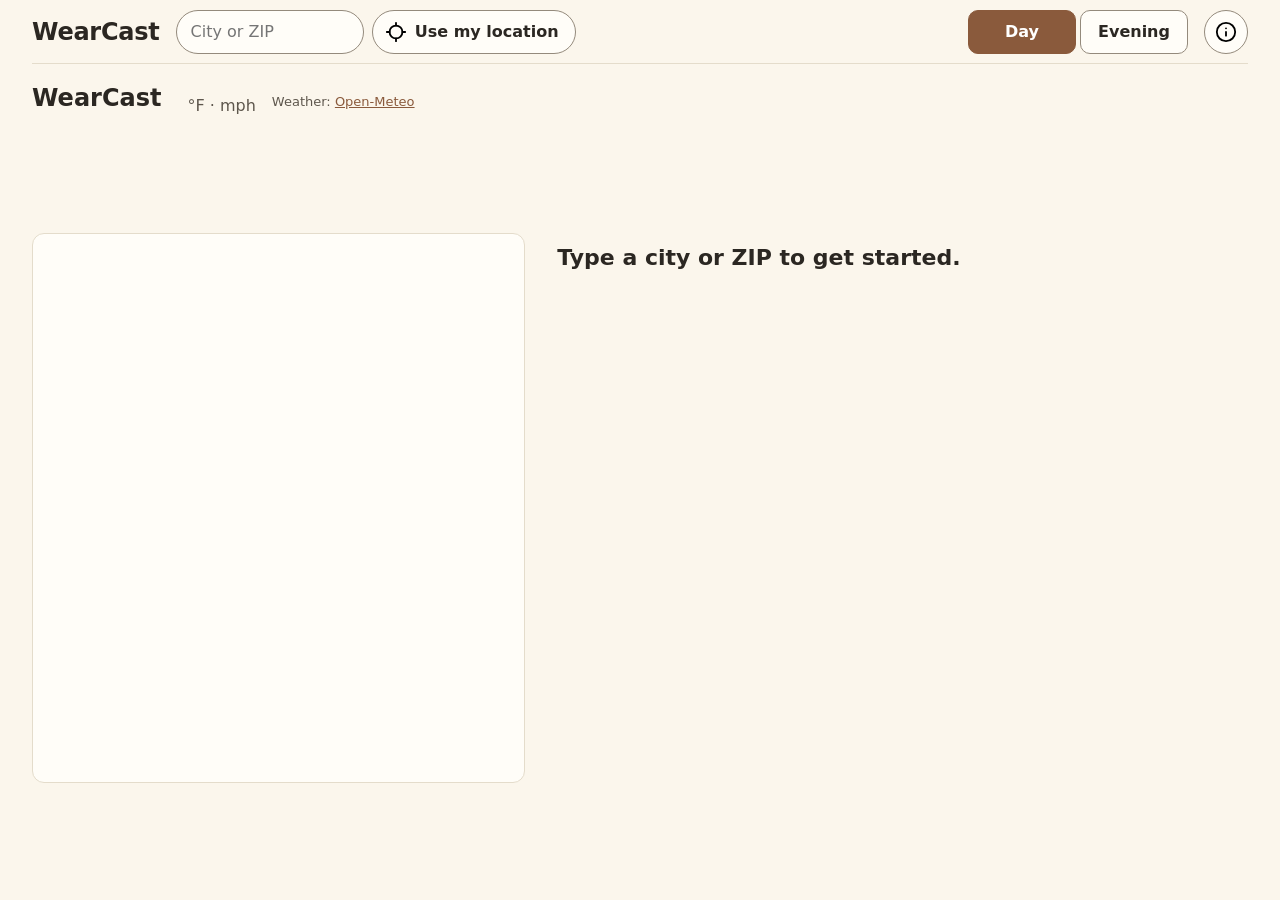
==== index.html @ bcf19a6c "CP8: Laptop layout; neutral reminder wording - At 768 px and up, Main becomes a grid: header bar (na" ====
<!doctype html>
<html lang="en">
<head>
  <meta charset="utf-8">
  <meta name="viewport" content="width=device-width, initial-scale=1, viewport-fit=cover">
  <title>WearCast</title>
  <meta name="description" content="WearCast suggests what to wear and bring for your day or evening, based on the forecast.">
  <link rel="stylesheet" href="styles.css">
  <script type="module" src="js/app.js"></script>
</head>
<body>
  <!-- Status messages (loading, errors, new location) are announced here (R31). -->
  <div id="status" class="visually-hidden" role="status" aria-live="polite"></div>

  <!-- Shown only in test forecast mode (?fixture=), never on the normal URL (R33). -->
  <p id="test-banner" class="test-banner" hidden>Test data, not live weather.</p>

  <h1 class="visually-hidden">WearCast</h1>

  <!-- One set of markup for both layouts: a flex column on phone, a grid at 768 px and up (R29). -->
  <div id="main-screen" class="screen main-screen">
    <!-- App name in the laptop header bar. The h1 above carries the name for screen readers. -->
    <p class="brand" aria-hidden="true">WearCast</p>

    <!-- Always-visible context (R10) -->
    <div class="context">
      <p class="place" id="place">WearCast</p>
      <p class="context-line">
        <span id="date-label"></span>
        <span class="tag" id="time-tag" hidden></span>
        <span class="units">°F · mph</span>
      </p>
      <p class="source">Weather: <a href="https://open-meteo.com/">Open-Meteo</a></p>
    </div>

    <button type="button" class="icon-button info-open" id="info-open" aria-label="About WearCast">
      <img src="assets/icons/lucide/info.svg" alt="">
    </button>

    <main class="content" id="content">
      <!-- The character is the focus of Main (R12). Its text alternative describes the outfit drawn (R31). -->
      <div class="character-card">
        <div class="character" id="character" role="img" aria-label=""></div>
      </div>
      <p class="recommendation" id="recommendation"></p>

      <section class="weather" id="weather" aria-label="Weather for this time window">
        <div class="feels">
          <img class="condition-icon" id="condition-icon" src="" alt="" hidden>
          <div>
            <p class="label">Feels like</p>
            <p class="feels-range" id="feels"></p>
          </div>
        </div>
        <ul class="tiles">
          <li class="tile"><span class="label">Rain</span> <span class="value" id="rain"></span></li>
          <li class="tile"><span class="label">UV</span> <span class="value" id="uv"></span></li>
          <li class="tile"><span class="label">Wind</span> <span class="value" id="wind"></span></li>
        </ul>
      </section>

      <section class="reminders" aria-labelledby="reminders-title">
        <h2 id="reminders-title">Reminders <span class="reminder-count" id="reminder-count" hidden></span></h2>
        <ul class="reminder-list" id="reminder-list"></ul>
      </section>
    </main>

    <!-- Location, date and window controls: a bottom bar in thumb reach on phone (R30),
         spread into the header and week strip on laptop. -->
    <div class="controls">
      <form class="search" id="search-form" role="search">
        <label for="place-input" class="visually-hidden">City or ZIP</label>
        <input id="place-input" type="search" placeholder="City or ZIP" autocomplete="off" enterkeyhint="search">
        <button type="button" class="icon-button locate-button" id="locate-button">
          <img src="assets/icons/lucide/locate.svg" alt="">
          <span class="locate-label">Use my location</span>
        </button>
      </form>
      <div class="day-strip" id="day-strip" role="group" aria-label="Date"></div>
      <div class="window-toggle" role="group" aria-label="Time of day">
        <button type="button" data-window="day" aria-pressed="true">Day</button>
        <button type="button" data-window="evening" aria-pressed="false">Evening</button>
      </div>
    </div>
  </div>

  <section id="info-screen" class="screen info-screen" aria-labelledby="info-title" hidden>
    <button type="button" class="back-button" id="info-close">
      <img src="assets/icons/lucide/arrow-left.svg" alt=""> Back
    </button>
    <h2 id="info-title">About this app</h2>
    <p>Creator, data sources, how recommendations work, privacy and credits are added in CP11.</p>
  </section>
</body>
</html>
---- styles.css ----
/* WearCast: soft neutral direction (R32).
   Contrast on --bg, checked at CP1: --text 13.8:1, --text-muted 6.6:1, --accent 5.4:1, --line 3.2:1. */
:root {
  --bg: #fbf6ec;          /* cream */
  --surface: #fffdf8;     /* cards and tiles */
  --text: #2b2722;
  --text-muted: #5e574d;
  --accent: #8a5a3c;      /* muted clay: selected states, links, focus */
  --line: #948a7c;        /* control borders (3:1 minimum) */
  --soft-line: #e4dccb;   /* decorative card edges only */

  --font: system-ui, -apple-system, "Segoe UI", Roboto, "Helvetica Neue", Arial, sans-serif;
  --radius: 12px;
  --gap: 16px;
  --target: 44px;         /* minimum touch target (R30) */
}

*,
*::before,
*::after {
  box-sizing: border-box;
}

html {
  -webkit-text-size-adjust: 100%;
}

body {
  margin: 0;
  min-height: 100vh;
  min-height: 100dvh;
  background: var(--bg);
  color: var(--text);
  font-family: var(--font);
  font-size: 1rem;
  line-height: 1.5;
  padding: 0 max(var(--gap), env(safe-area-inset-right, 0px)) 0 max(var(--gap), env(safe-area-inset-left, 0px));
}

[hidden] {
  display: none !important;
}

a {
  color: var(--accent);
}

p,
h2,
ul {
  margin: 0;
}

button,
input {
  font: inherit;
  color: inherit;
}

:focus-visible {
  outline: 3px solid var(--accent);
  outline-offset: 2px;
}

/* Hidden visually but still read by screen readers. */
.visually-hidden {
  position: absolute;
  width: 1px;
  height: 1px;
  margin: -1px;
  padding: 0;
  overflow: hidden;
  clip: rect(0 0 0 0);
  white-space: nowrap;
  border: 0;
}

/* Test forecast banner (R33): dark on cream-yellow so it can't be missed. */
.test-banner {
  margin: var(--gap) 0 0;
  padding: 8px 12px;
  border: 2px dashed var(--text);
  border-radius: var(--radius);
  background: #f6e7b0;
  color: var(--text);
  font-weight: 600;
  text-align: center;
}

.label {
  color: var(--text-muted);
  font-size: 0.875rem;
}

.icon-button {
  display: inline-grid;
  place-items: center;
  min-width: var(--target);
  min-height: var(--target);
  padding: 0;
  border: 1px solid var(--line);
  border-radius: 50%;
  background: var(--surface);
  cursor: pointer;
}

.icon-button img {
  width: 22px;
  height: 22px;
}

/* ---------- Main, phone (below 768 px) ---------- */

.main-screen {
  position: relative;
  display: flex;
  flex-direction: column;
  min-height: 100vh;
  min-height: 100dvh;
}

.brand {
  display: none; /* laptop header only */
}

/* Context: location, date, Now/Forecast, units, source (R10). Right padding leaves room for ⓘ. */
.context {
  padding-top: max(12px, env(safe-area-inset-top, 0px));
  padding-right: 56px;
}

.info-open {
  position: absolute;
  top: max(12px, env(safe-area-inset-top, 0px));
  right: 0;
}

.place {
  font-size: 1.375rem;
  font-weight: 700;
  line-height: 1.2;
}

.context-line {
  display: flex;
  flex-wrap: wrap;
  align-items: center;
  gap: 4px 10px;
  color: var(--text-muted);
}

.tag {
  padding: 0 8px;
  border: 1px solid var(--accent);
  border-radius: 999px;
  color: var(--accent);
  font-size: 0.8125rem;
  font-weight: 600;
}

.source {
  font-size: 0.8125rem;
  color: var(--text-muted);
}

.content {
  flex: 1;
  display: flex;
  flex-direction: column;
  gap: var(--gap);
  padding-block: 12px var(--gap);
}

/* Character card: the largest element, fully above the fold at 390×844 (R12) */
.character-card {
  display: flex;
  justify-content: center;
  padding: 12px var(--gap);
  background: var(--surface);
  border: 1px solid var(--soft-line);
  border-radius: var(--radius);
}

.character {
  position: relative;
  height: clamp(220px, 46dvh, 460px);
  aspect-ratio: 840 / 3060; /* the shared viewBox of every character layer */
}

.character img {
  position: absolute;
  inset: 0;
  width: 100%;
  height: 100%;
}

.recommendation {
  font-size: 1.0625rem;
  font-weight: 600;
  text-align: center;
  margin-top: -4px;
}

/* Weather details (R13) */
.feels {
  display: flex;
  align-items: center;
  gap: 12px;
}

.condition-icon {
  width: 64px;
  height: 64px;
  flex: none;
}

.feels-range {
  font-size: 1.75rem;
  font-weight: 700;
  line-height: 1.1;
}

.tiles {
  display: grid;
  grid-template-columns: repeat(3, 1fr);
  gap: 8px;
  margin-top: 12px;
  padding: 0;
  list-style: none;
}

.tile {
  display: flex;
  flex-direction: column;
  padding: 8px 10px;
  background: var(--surface);
  border: 1px solid var(--soft-line);
  border-radius: var(--radius);
}

.tile .value {
  font-weight: 600;
}

/* Reminders (R15, R17) */
.reminders h2 {
  font-size: 1.0625rem;
  margin-bottom: 8px;
}

.reminder-count {
  margin-left: 6px;
  color: var(--text-muted);
  font-size: 0.875rem;
  font-weight: 400;
}

.reminder-list {
  display: grid;
  gap: 8px;
  padding: 0;
  list-style: none;
}

/* Each reminder row is a checkbox label: one tap target, at least 44 px tall (R16, R30) */
.reminder {
  display: flex;
  align-items: center;
  gap: 10px;
  min-height: var(--target);
  padding: 6px 10px;
  background: var(--surface);
  border: 1px solid var(--soft-line);
  border-radius: var(--radius);
  cursor: pointer;
}

.reminder input {
  flex: none;
  width: 24px;
  height: 24px;
  margin: 0;
  accent-color: var(--accent);
  cursor: pointer;
}

.reminder img {
  width: 36px;
  height: 36px;
  flex: none;
}

/* Ticked: muted and struck through, so the remaining items stand out */
.reminder:has(input:checked) .reminder-text {
  color: var(--text-muted);
  text-decoration: line-through;
}

.reminder-none {
  color: var(--text-muted);
}

/* Bottom controls: stay in thumb reach while the content scrolls (R30) */
.controls {
  position: sticky;
  bottom: 0;
  display: grid;
  gap: 8px;
  margin-inline: calc(-1 * max(var(--gap), env(safe-area-inset-left, 0px)));
  padding: 10px max(var(--gap), env(safe-area-inset-left, 0px)) max(10px, env(safe-area-inset-bottom, 0px));
  background: var(--bg);
  border-top: 1px solid var(--soft-line);
}

.search {
  display: flex;
  gap: 8px;
}

.search input {
  flex: 1;
  min-width: 0;
  min-height: var(--target);
  padding: 0 14px;
  border: 1px solid var(--line);
  border-radius: 999px;
  background: var(--surface);
}

.day-strip {
  display: grid;
  grid-template-columns: repeat(7, minmax(var(--target), 1fr));
  gap: 4px;
  overflow-x: auto; /* only below about 340 px, so targets stay 44 px */
}

.day-strip button,
.window-toggle button {
  min-height: var(--target);
  border: 1px solid var(--line);
  border-radius: 10px;
  background: var(--surface);
  cursor: pointer;
}

.day-strip button {
  display: flex;
  flex-direction: column;
  align-items: center;
  padding: 4px 0;
  font-size: 0.8125rem;
  line-height: 1.2;
}

.day-name {
  display: flex;
  flex-direction: column;
  align-items: center;
}

.day-num {
  font-weight: 700;
  font-size: 1rem;
}

/* Icon and feels-like range appear on the laptop week strip only */
.day-icon,
.day-range {
  display: none;
}

/* The locate button is icon-only on phone; its text stays available to screen readers */
.locate-label {
  position: absolute;
  width: 1px;
  height: 1px;
  overflow: hidden;
  clip: rect(0 0 0 0);
  white-space: nowrap;
}

.window-toggle {
  display: grid;
  grid-template-columns: 1fr 1fr;
  gap: 4px;
}

.window-toggle button {
  font-weight: 600;
}

/* Selected date and window: filled accent, not colour alone (also bold and outlined) */
.day-strip button[aria-pressed="true"],
.window-toggle button[aria-pressed="true"] {
  background: var(--accent);
  border-color: var(--accent);
  color: #ffffff;
  font-weight: 700;
}

/* ---------- Info ---------- */

.info-screen {
  padding-block: var(--gap);
}

.back-button {
  display: inline-flex;
  align-items: center;
  gap: 6px;
  min-height: var(--target);
  padding: 0 12px 0 4px;
  border: 0;
  background: none;
  cursor: pointer;
  font-weight: 600;
}

.back-button img {
  width: 22px;
  height: 22px;
}

/* ---------- Laptop layout, 768 px and up (R29) ----------
   Same markup as phone. .controls dissolves so its search, strip and toggle can sit in the header
   and week-strip rows; the content area becomes character left, details right (R12). */
@media (min-width: 768px) {
  body {
    max-width: 1320px;
    margin-inline: auto;
    padding-inline: 32px;
  }

  .main-screen {
    display: grid;
    grid-template-columns: auto minmax(220px, 400px) 1fr auto auto;
    grid-template-areas:
      "brand   search  .       toggle  info"
      "context context context context context"
      "strip   strip   strip   strip   strip"
      "content content content content content";
    grid-template-rows: auto auto auto 1fr;
    column-gap: var(--gap);
    align-items: center;
  }

  /* Header bar rule under the first row */
  .main-screen::before {
    content: "";
    grid-row: 1;
    grid-column: 1 / -1;
    align-self: stretch;
    border-bottom: 1px solid var(--soft-line);
  }

  .brand {
    display: block;
    grid-area: brand;
    padding-block: 14px;
    font-size: 1.5rem;
    font-weight: 700;
    letter-spacing: -0.01em;
  }

  .controls {
    display: contents; /* a plain div with no role, so nothing is lost for screen readers */
  }

  .search {
    grid-area: search;
  }


  .window-toggle {
    grid-area: toggle;
    width: 220px;
  }

  .info-open {
    position: static;
    grid-area: info;
  }

  .context {
    grid-area: context;
    display: flex;
    flex-wrap: wrap;
    align-items: baseline;
    gap: 4px 16px;
    padding: 20px 0 10px;
  }

  .place {
    font-size: 1.5rem;
  }

  /* Week strip: icon and feels-like high/low per day for the selected window (R7) */
  .day-strip {
    grid-area: strip;
    grid-template-columns: repeat(7, minmax(0, 1fr));
    gap: 8px;
    overflow: visible;
  }

  .day-strip button {
    flex-direction: row;
    justify-content: center;
    flex-wrap: wrap;
    gap: 2px 8px;
    padding: 8px 6px;
    font-size: 0.875rem;
  }

  .day-name {
    flex-direction: row;
    gap: 4px;
    width: 100%;
    justify-content: center;
  }

  .day-name .day-num {
    font-size: 0.875rem;
  }

  .day-icon {
    display: block;
    width: 36px;
    height: 36px;
  }

  .day-range {
    display: block;
    align-self: center;
    font-weight: 600;
  }

  .content {
    grid-area: content;
    display: grid;
    grid-template-columns: minmax(300px, 5fr) 7fr;
    grid-template-rows: auto auto auto 1fr;
    grid-template-areas:
      "character recommendation"
      "character weather"
      "character reminders"
      "character .";
    gap: var(--gap) 32px;
    align-items: start;
    padding-block: 20px 32px;
  }

  .character-card {
    grid-area: character;
    padding-block: 24px;
  }

  /* Fits the character in a 1440×900 window without scrolling (R12) */
  .character {
    height: clamp(360px, calc(100dvh - 400px), 640px);
  }

  .recommendation {
    grid-area: recommendation;
    margin-top: 8px;
    font-size: 1.375rem;
    text-align: left;
  }

  .weather {
    grid-area: weather;
    display: flex;
    flex-wrap: wrap;
    align-items: center;
    gap: var(--gap) 24px;
    padding: var(--gap);
    background: var(--surface);
    border: 1px solid var(--soft-line);
    border-radius: var(--radius);
  }

  .tiles {
    flex: 1;
    min-width: 280px;
    margin-top: 0;
  }

  .reminders {
    grid-area: reminders;
  }

  /* Two columns of reminders only when each column has room */
  .reminder-list {
    grid-template-columns: repeat(auto-fill, minmax(280px, 1fr));
  }
}

/* Wide laptop: room for the "Use my location" text in the header (per the laptop drawing) */
@media (min-width: 1024px) {
  .locate-button {
    display: inline-flex;
    gap: 8px;
    padding: 0 16px 0 12px;
    border-radius: 999px;
    white-space: nowrap;
  }

  .locate-label {
    position: static;
    width: auto;
    height: auto;
    overflow: visible;
    clip: auto;
    font-weight: 600;
  }
}

@media (prefers-reduced-motion: reduce) {
  *,
  *::before,
  *::after {
    animation-duration: 0.01ms !important;
    transition-duration: 0.01ms !important;
  }
}
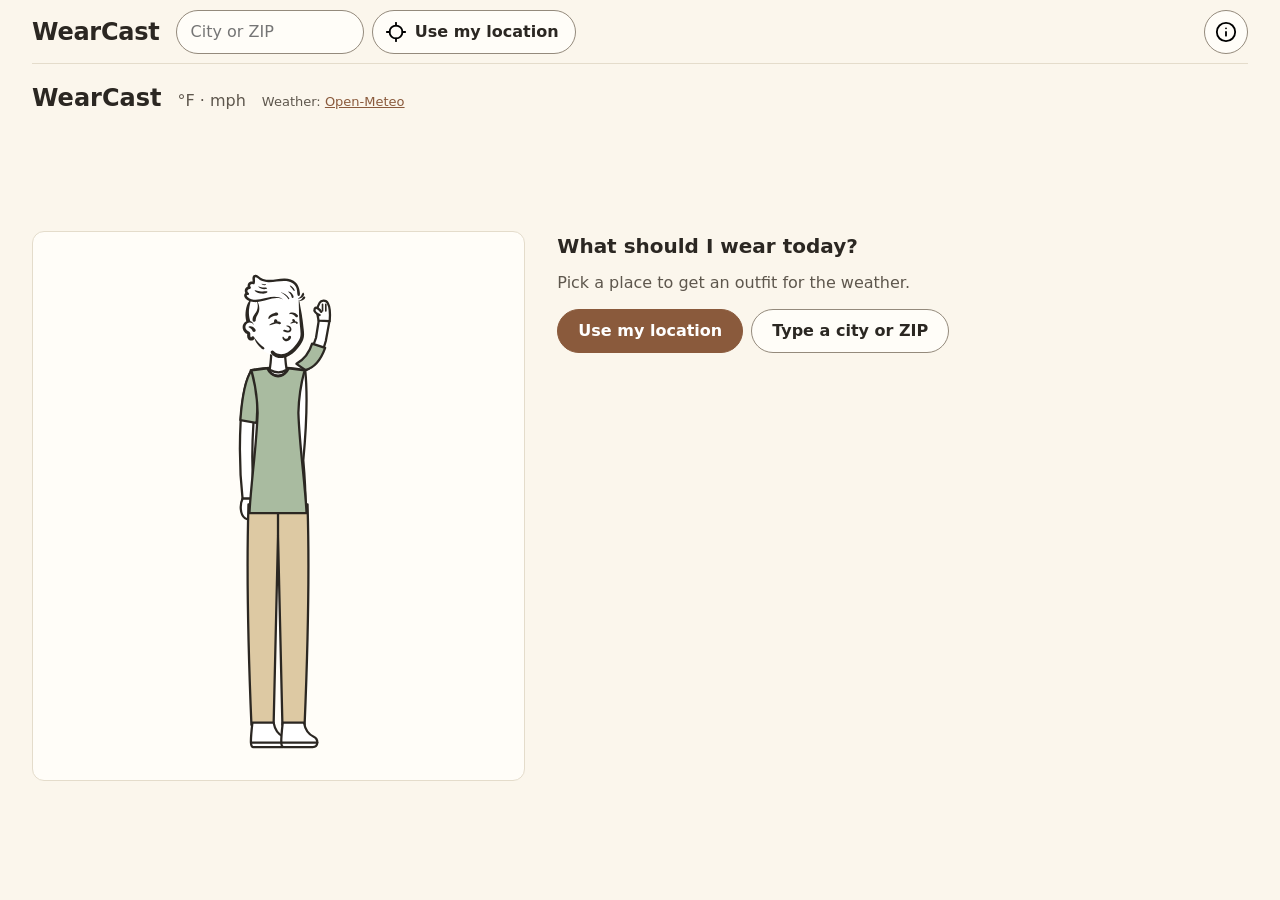
==== commit b92c7ab5: "CP10: Loading, error, ended-window and first-visit states - Status panel rendered from the state: lo" ====
--- a/index.html
+++ b/index.html
@@ -38,11 +38,17 @@
     </button>
 
     <main class="content" id="content">
+      <!-- Location messages: denied (R22), outside the US (R5), search problems -->
+      <p class="notice" id="notice" hidden></p>
+
       <!-- The character is the focus of Main (R12). Its text alternative describes the outfit drawn (R31). -->
       <div class="character-card">
         <div class="character" id="character" role="img" aria-label=""></div>
       </div>
       <p class="recommendation" id="recommendation"></p>
+
+      <!-- Loading, error, ended window and first visit (R9, R21, R23, R25); announced through #status -->
+      <div class="status-panel" id="status-panel" hidden></div>
 
       <section class="weather" id="weather" aria-label="Weather for this time window">
         <div class="feels">
@@ -84,6 +90,24 @@
     </div>
   </div>
 
+  <!-- Place search results (R3): a bottom sheet on phone, a panel under the header field on laptop. -->
+  <dialog class="sheet" id="search-sheet" aria-labelledby="sheet-title">
+    <div class="sheet-handle" aria-hidden="true"></div>
+    <h2 class="visually-hidden" id="sheet-title">Choose a place</h2>
+    <form class="sheet-search" id="sheet-form" role="search">
+      <label for="sheet-input" class="visually-hidden">City or ZIP</label>
+      <input id="sheet-input" type="search" placeholder="City or ZIP" autocomplete="off" enterkeyhint="search">
+      <button type="button" class="icon-button" id="sheet-close" aria-label="Close">
+        <img src="assets/icons/lucide/x.svg" alt="">
+      </button>
+    </form>
+    <p class="sheet-message" id="sheet-message" role="status"></p>
+    <ul class="sheet-results" id="sheet-results"></ul>
+    <button type="button" class="sheet-locate" id="sheet-locate">
+      <img src="assets/icons/lucide/locate.svg" alt=""> Use my location
+    </button>
+  </dialog>
+
   <section id="info-screen" class="screen info-screen" aria-labelledby="info-title" hidden>
     <button type="button" class="back-button" id="info-close">
       <img src="assets/icons/lucide/arrow-left.svg" alt=""> Back
--- a/styles.css
+++ b/styles.css
@@ -149,6 +149,11 @@
   color: var(--text-muted);
 }
 
+/* No date yet (first visit, loading, error): drop the empty slot so "°F · mph" lines up */
+#date-label:empty {
+  display: none;
+}
+
 .tag {
   padding: 0 8px;
   border: 1px solid var(--accent);
@@ -396,6 +401,186 @@
   border-color: var(--accent);
   color: #ffffff;
   font-weight: 700;
+}
+
+/* ---------- States: loading, error, ended window, first visit (R9, R21, R23, R25) ---------- */
+
+.status-panel {
+  display: flex;
+  flex-direction: column;
+  align-items: center;
+  gap: 10px;
+  text-align: center;
+}
+
+/* Error and ended window replace the character, so the panel becomes the card */
+.status-panel[data-status="error"],
+.status-panel[data-status="windowEnded"] {
+  padding: 32px var(--gap);
+  background: var(--surface);
+  border: 1px solid var(--soft-line);
+  border-radius: var(--radius);
+}
+
+.status-icon {
+  width: 48px;
+  height: 48px;
+}
+
+.status-title {
+  font-size: 1.25rem;
+  font-weight: 700;
+  max-width: 30ch;
+}
+
+.status-text {
+  color: var(--text-muted);
+  max-width: 36ch;
+}
+
+.status-actions {
+  display: flex;
+  flex-wrap: wrap;
+  justify-content: center;
+  gap: 8px;
+  margin-top: 4px;
+}
+
+.button {
+  min-height: var(--target);
+  padding: 0 20px;
+  border: 1px solid var(--line);
+  border-radius: 999px;
+  background: var(--surface);
+  font-weight: 600;
+  cursor: pointer;
+}
+
+.button.primary {
+  background: var(--accent);
+  border-color: var(--accent);
+  color: #ffffff;
+}
+
+/* Loading: the character as a greyed outline and placeholder bars (R21) */
+.character-card.is-loading .character {
+  filter: grayscale(1);
+  opacity: 0.35;
+}
+
+.placeholder-bars {
+  display: grid;
+  gap: 10px;
+  width: min(100%, 320px);
+}
+
+.placeholder-bars span {
+  height: 14px;
+  border-radius: 999px;
+  background: var(--soft-line);
+}
+
+.placeholder-bars span:last-child {
+  width: 60%;
+  justify-self: center;
+}
+
+/* ---------- Location notice (R5, R22) ---------- */
+
+.notice {
+  padding: 12px 14px;
+  background: var(--surface);
+  border: 1px solid var(--line);
+  border-left: 6px solid var(--accent);
+  border-radius: var(--radius);
+  font-weight: 600;
+}
+
+/* ---------- Search sheet (R3) ---------- */
+
+.sheet {
+  /* Phone: a bottom sheet over a dimmed page */
+  position: fixed;
+  inset: auto 0 0 0;
+  width: 100%;
+  max-width: 100%;
+  max-height: 80dvh;
+  margin: 0;
+  padding: 8px var(--gap) max(var(--gap), env(safe-area-inset-bottom, 0px));
+  overflow-y: auto;
+  border: 0;
+  border-radius: 20px 20px 0 0;
+  background: var(--bg);
+  color: var(--text);
+  box-shadow: 0 -4px 24px rgb(43 39 34 / 0.18);
+}
+
+.sheet::backdrop {
+  background: rgb(43 39 34 / 0.35);
+}
+
+.sheet-handle {
+  width: 44px;
+  height: 5px;
+  margin: 0 auto 12px;
+  border-radius: 999px;
+  background: var(--line);
+}
+
+.sheet-search {
+  display: flex;
+  gap: 8px;
+}
+
+.sheet-search input {
+  flex: 1;
+  min-width: 0;
+  min-height: var(--target);
+  padding: 0 14px;
+  border: 1px solid var(--line);
+  border-radius: 999px;
+  background: var(--surface);
+}
+
+.sheet-message {
+  margin: 12px 4px 4px;
+  color: var(--text-muted);
+}
+
+.sheet-results {
+  padding: 0;
+  list-style: none;
+}
+
+.sheet-results button,
+.sheet-locate {
+  display: flex;
+  align-items: center;
+  gap: 10px;
+  width: 100%;
+  min-height: 52px;
+  padding: 0 4px;
+  border: 0;
+  border-bottom: 1px solid var(--soft-line);
+  background: none;
+  text-align: left;
+  font-weight: 600;
+  cursor: pointer;
+}
+
+.sheet-results button:hover,
+.sheet-locate:hover {
+  background: var(--surface);
+}
+
+.sheet-locate {
+  border-bottom: 0;
+  margin-top: 4px;
+}
+
+.sheet-locate img {
+  width: 22px;
+  height: 22px;
 }
 
 /* ---------- Info ---------- */
@@ -559,6 +744,17 @@
     height: clamp(360px, calc(100dvh - 400px), 640px);
   }
 
+  /* States sit in the right column on laptop, beside the character (or alone when there is none) */
+  .status-panel {
+    grid-area: recommendation;
+    align-items: flex-start;
+    text-align: left;
+  }
+
+  .status-actions {
+    justify-content: flex-start;
+  }
+
   .recommendation {
     grid-area: recommendation;
     margin-top: 8px;
@@ -594,6 +790,27 @@
   }
 }
 
+/* Laptop: the sheet becomes a panel under the header search field (spec: States, laptop) */
+@media (min-width: 768px) {
+  .sheet {
+    inset: var(--sheet-top, 72px) auto auto var(--sheet-left, 32px);
+    width: min(420px, calc(100vw - 64px));
+    max-height: min(70dvh, 560px);
+    padding: var(--gap);
+    border: 1px solid var(--line);
+    border-radius: var(--radius);
+    box-shadow: 0 8px 32px rgb(43 39 34 / 0.18);
+  }
+
+  .sheet::backdrop {
+    background: rgb(43 39 34 / 0.12);
+  }
+
+  .sheet-handle {
+    display: none;
+  }
+}
+
 /* Wide laptop: room for the "Use my location" text in the header (per the laptop drawing) */
 @media (min-width: 1024px) {
   .locate-button {
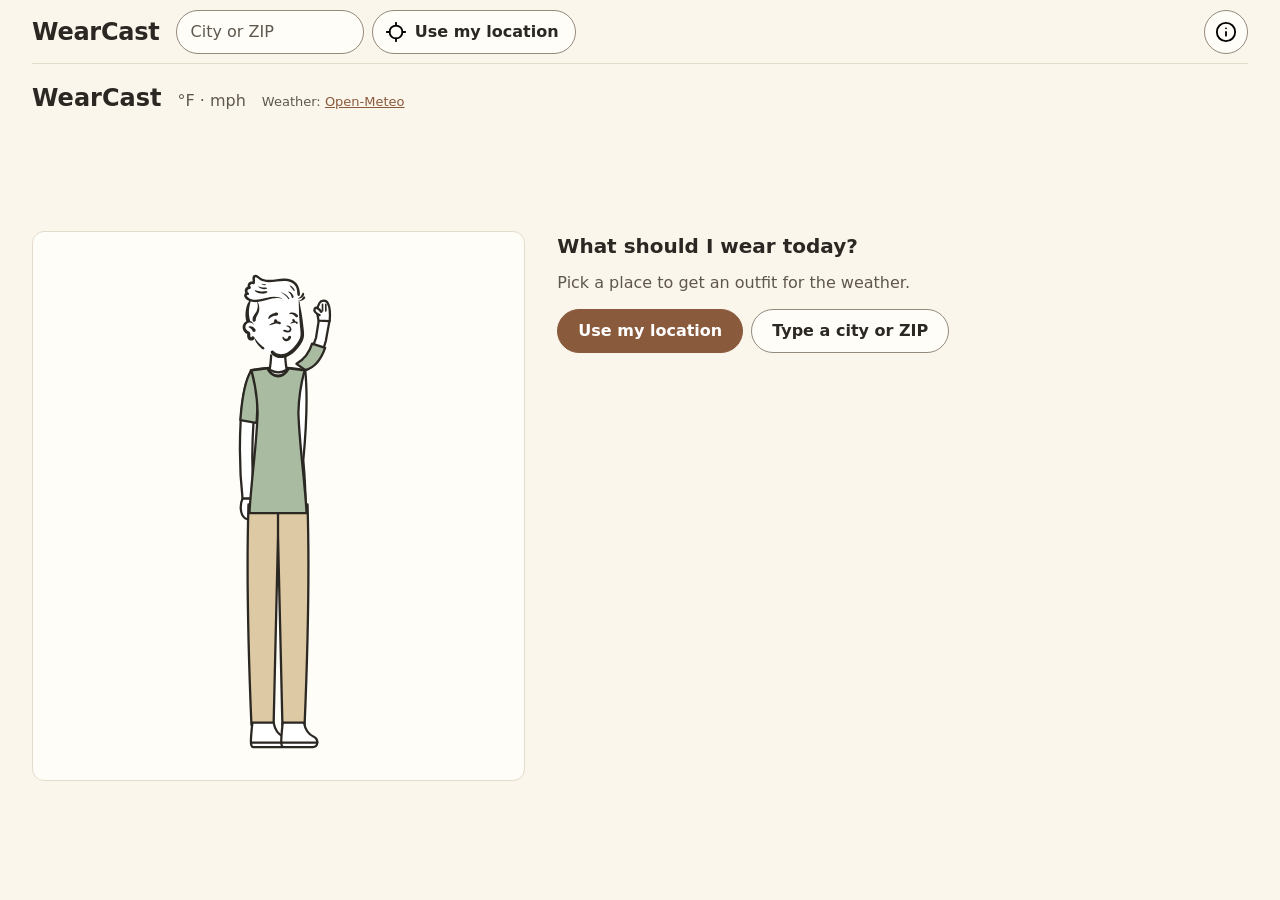
==== commit 79fdfa90: "CP12: Accessibility fixes from the axe audit and contrast check - Date buttons: visible "Mon 12" sta" ====
--- a/index.html
+++ b/index.html
@@ -54,7 +54,7 @@
         <div class="feels">
           <img class="condition-icon" id="condition-icon" src="" alt="" hidden>
           <div>
-            <p class="label">Feels like</p>
+            <p class="label"><span id="condition"></span>Feels like</p>
             <p class="feels-range" id="feels"></p>
           </div>
         </div>
@@ -108,12 +108,121 @@
     </button>
   </dialog>
 
+  <!-- Info (R20, R26, R27): phone has ← Back; laptop has ✕ Close and an "On this page" list. -->
   <section id="info-screen" class="screen info-screen" aria-labelledby="info-title" hidden>
-    <button type="button" class="back-button" id="info-close">
-      <img src="assets/icons/lucide/arrow-left.svg" alt=""> Back
-    </button>
-    <h2 id="info-title">About this app</h2>
-    <p>Creator, data sources, how recommendations work, privacy and credits are added in CP11.</p>
+    <header class="info-header">
+      <p class="brand" aria-hidden="true">WearCast</p>
+      <button type="button" class="back-button" id="info-close">
+        <img class="phone-only" src="assets/icons/lucide/arrow-left.svg" alt="">
+        <span class="phone-only">Back</span>
+        <img class="laptop-only" src="assets/icons/lucide/x.svg" alt="">
+        <span class="laptop-only">Close</span>
+      </button>
+    </header>
+    <h2 class="info-title" id="info-title" tabindex="-1">About this app</h2>
+
+    <nav class="info-nav" aria-label="On this page">
+      <p class="info-nav-title">On this page</p>
+      <ul>
+        <li><a href="#info-creator">Creator</a></li>
+        <li><a href="#info-weather">Weather data</a></li>
+        <li><a href="#info-method">How recommendations work</a></li>
+        <li><a href="#info-privacy">Privacy</a></li>
+        <li><a href="#info-credits">Art credits and licenses</a></li>
+      </ul>
+    </nav>
+
+    <div class="info-content">
+      <p class="safety-note">WearCast isn’t a safety service. Check <a href="https://www.weather.gov/">weather.gov</a> for alerts.</p>
+
+      <section aria-labelledby="info-creator">
+        <h3 id="info-creator">Creator</h3>
+        <p>Designed and built by Lily Coan as a prototype for a clothing brand aimed at US college students.</p>
+      </section>
+
+      <section aria-labelledby="info-weather">
+        <h3 id="info-weather">Weather data</h3>
+        <p>Forecasts and place search come from <a href="https://open-meteo.com/">Open-Meteo</a>, licensed under
+          <a href="https://creativecommons.org/licenses/by/4.0/">CC BY 4.0</a>. Values are in °F and mph, in the place’s local time,
+          for today and the next 6 days.</p>
+        <p>For “Use my location”, the place name comes from <a href="https://nominatim.org/">Nominatim</a>.
+          Map data © <a href="https://www.openstreetmap.org/copyright">OpenStreetMap contributors</a>, licensed under the
+          <a href="https://opendatacommons.org/licenses/odbl/">ODbL</a>.</p>
+        <p>Forecasts are less certain further ahead. NOAA notes a 7-day forecast is right about 80% of the time
+          (<a href="https://www.nesdis.noaa.gov/about/k-12-education/weather-forecasting/how-reliable-are-weather-forecasts">NOAA NESDIS</a>).</p>
+      </section>
+
+      <section aria-labelledby="info-method">
+        <h3 id="info-method">How recommendations work</h3>
+        <p>WearCast looks at the hours you’ll be out: <strong>Day</strong> (8am–8pm) or <strong>Evening</strong> (5pm–11pm).
+          For today it uses only the hours still to come. It uses the <em>feels-like</em> temperature, because humidity and sun
+          change how heat feels (<a href="https://www.weather.gov/ama/heatindex">NWS Heat Index</a>).</p>
+
+        <h4>Outfit, from the feels-like high</h4>
+        <div class="table-wrap">
+          <table>
+            <thead><tr><th scope="col">Feels-like high</th><th scope="col">Outfit</th><th scope="col">Based on</th></tr></thead>
+            <tbody>
+              <tr><td>85°F and up</td><td>Hot: light, loose, light-colored clothes</td><td><a href="https://www.weather.gov/media/fwd/A5032_AreYouReady-HeatWave.pdf">NWS heat guidance</a></td></tr>
+              <tr><td>70–84°F</td><td>Warm: tee or short sleeves, light trousers or a skirt</td><td>—</td></tr>
+              <tr><td>55–69°F</td><td>Mild: long sleeves or a light sweater</td><td>—</td></tr>
+              <tr><td>Below 55°F</td><td>Cold: warm layers and a jacket</td><td><a href="https://www.weather.gov/safety/cold-before">NWS cold safety</a></td></tr>
+            </tbody>
+          </table>
+        </div>
+        <p>If the feels-like low is under 70°F and in a cooler band than the high, the character carries a light layer tied at the waist.</p>
+
+        <h4>Reminders</h4>
+        <div class="table-wrap">
+          <table>
+            <thead><tr><th scope="col">Reminder</th><th scope="col">Shown when, during your hours</th><th scope="col">Based on</th></tr></thead>
+            <tbody>
+              <tr><td>Umbrella (and an umbrella in hand)</td><td>Rain chance 40% or more</td><td><a href="https://www.weather.gov/ffc/pop">NWS: what rain chance means</a></td></tr>
+              <tr><td>Sunscreen (and a sun hat and sunglasses)</td><td>UV index 3 or more</td><td><a href="https://www.epa.gov/sunsafety/uv-index-scale-0">EPA UV Index Scale</a></td></tr>
+              <tr><td>Water</td><td>Feels like 80°F or more</td><td><a href="https://www.weather.gov/ama/heatindex">NWS Heat Index</a>, <a href="https://www.cdc.gov/heat-health/about/index.html">CDC heat health</a></td></tr>
+              <tr><td>Wind, for biking</td><td>Wind 20 mph or more, or gusts 30 mph or more</td><td><a href="https://www.weather.gov/mlb/seasonal_wind_threat">NWS wind threat levels</a> and cycling guidance</td></tr>
+            </tbody>
+          </table>
+        </div>
+        <p>Numbers are shown rounded down, so a value on screen is never past a threshold that wasn’t reached.
+          Each outfit has three versions and each reminder three wordings, picked at random and kept while you look around.</p>
+      </section>
+
+      <section aria-labelledby="info-privacy">
+        <h3 id="info-privacy">Privacy</h3>
+        <ul>
+          <li><strong>Saved on this device:</strong> only your most recent place (its name and coordinates), in this browser’s
+            local storage. Nothing else is saved: no dates, check marks or outfit picks. No cookies, analytics or trackers.
+            To remove it, clear this site’s data in your browser settings.</li>
+          <li><strong>Open-Meteo</strong> receives the place’s coordinates to send the forecast, and any city or ZIP you search for.
+            It says its server logs, which can include coordinates and IP addresses, are deleted after 90 days and aren’t shared
+            (<a href="https://open-meteo.com/en/terms#privacy">Open-Meteo privacy</a>).</li>
+          <li><strong>“Use my location”</strong> asks your browser’s permission first. The position is rounded to about 1 km,
+            then sent once to <strong>Nominatim</strong> (OpenStreetMap Foundation) to name the place. The Foundation records
+            requests, including IP address and browser, and says it doesn’t share them except with service providers or as required by law.
+            Its policy doesn’t give a retention period for these records
+            (<a href="https://osmfoundation.org/wiki/Privacy_Policy">OSMF privacy policy</a>).</li>
+          <li><strong>GitHub Pages</strong>, which hosts WearCast, logs visitors’ IP addresses for security
+            (<a href="https://docs.github.com/en/pages/getting-started-with-github-pages/about-github-pages">GitHub</a>).</li>
+        </ul>
+      </section>
+
+      <section aria-labelledby="info-credits">
+        <h3 id="info-credits">Art credits and licenses</h3>
+        <div class="table-wrap">
+          <table>
+            <thead><tr><th scope="col">Art</th><th scope="col">Source</th><th scope="col">License</th></tr></thead>
+            <tbody>
+              <tr><td>Character head, faces and sunglasses</td><td><a href="https://www.openpeeps.com/">Open Peeps</a> by Pablo Stanley, via <a href="https://github.com/CeamKrier/react-peeps">react-peeps</a> by Emre Çakır</td><td>CC0 (art), MIT (react-peeps)</td></tr>
+              <tr><td>Body, waving pose, 12 outfits, tied jacket, umbrella, sun hat, beanie</td><td>Original, by Lily Coan, drawn with AI assistance</td><td>—</td></tr>
+              <tr><td>Weather and reminder icons</td><td><a href="https://github.com/basmilius/meteocons">Meteocons</a> © Bas Milius (static copies)</td><td>MIT</td></tr>
+              <tr><td>Interface and bike icons</td><td><a href="https://lucide.dev/">Lucide</a></td><td>ISC</td></tr>
+              <tr><td>Typography and colors</td><td>Your device’s system font; original palette</td><td>—</td></tr>
+            </tbody>
+          </table>
+        </div>
+      </section>
+    </div>
   </section>
 </body>
 </html>
--- a/styles.css
+++ b/styles.css
@@ -320,6 +320,11 @@
 .search {
   display: flex;
   gap: 8px;
+}
+
+::placeholder {
+  color: var(--text-muted); /* 6.6:1 on the field, above the browser default's 4.5:1 */
+  opacity: 1;
 }
 
 .search input {
@@ -583,10 +588,30 @@
   height: 22px;
 }
 
-/* ---------- Info ---------- */
+/* ---------- Info (R20) ---------- */
 
 .info-screen {
-  padding-block: var(--gap);
+  display: grid;
+  grid-template-columns: auto 1fr;
+  grid-template-areas:
+    "header  title"
+    "content content";
+  align-items: center;
+  column-gap: 12px;
+  padding-block: max(12px, env(safe-area-inset-top, 0px)) 48px;
+}
+
+.info-header {
+  grid-area: header;
+}
+
+.info-header .brand {
+  display: none; /* laptop only */
+}
+
+.info-title {
+  grid-area: title;
+  font-size: 1.25rem;
 }
 
 .back-button {
@@ -594,16 +619,96 @@
   align-items: center;
   gap: 6px;
   min-height: var(--target);
-  padding: 0 12px 0 4px;
-  border: 0;
-  background: none;
+  padding: 0 14px 0 8px;
+  border: 1px solid var(--line);
+  border-radius: 999px;
+  background: var(--surface);
   cursor: pointer;
   font-weight: 600;
 }
 
 .back-button img {
-  width: 22px;
-  height: 22px;
+  width: 20px;
+  height: 20px;
+}
+
+.laptop-only {
+  display: none;
+}
+
+.info-nav {
+  display: none; /* laptop only */
+}
+
+.info-content {
+  grid-area: content;
+  max-width: 70ch;
+  margin-top: 12px;
+  border-top: 1px solid var(--soft-line);
+}
+
+.info-content section {
+  padding-top: 20px;
+}
+
+.info-content h3 {
+  margin: 0 0 6px;
+  font-size: 1.125rem;
+  scroll-margin-top: 16px;
+}
+
+.info-content h4 {
+  margin: 14px 0 6px;
+  font-size: 1rem;
+}
+
+.info-content p,
+.info-content ul {
+  margin: 0 0 10px;
+}
+
+.info-content ul {
+  padding-left: 1.2em;
+}
+
+.info-content li {
+  margin-bottom: 8px;
+}
+
+.safety-note {
+  margin-top: 16px !important;
+  padding: 12px 14px;
+  background: var(--surface);
+  border: 1px solid var(--line);
+  border-left: 6px solid var(--accent);
+  border-radius: var(--radius);
+  font-weight: 600;
+}
+
+/* Tables scroll inside their own box on narrow screens, so the page never scrolls sideways (R31) */
+.table-wrap {
+  overflow-x: auto;
+  margin-bottom: 10px;
+}
+
+table {
+  width: 100%;
+  min-width: 480px;
+  border-collapse: collapse;
+  font-size: 0.9375rem;
+}
+
+th,
+td {
+  padding: 8px 10px;
+  border-bottom: 1px solid var(--soft-line);
+  text-align: left;
+  vertical-align: top;
+}
+
+th {
+  font-weight: 700;
+  background: var(--surface);
 }
 
 /* ---------- Laptop layout, 768 px and up (R29) ----------
@@ -790,6 +895,89 @@
   }
 }
 
+/* Laptop Info: WearCast and ✕ Close in a header bar, "On this page" list beside the content */
+@media (min-width: 768px) {
+  .info-screen {
+    grid-template-columns: 220px minmax(0, 1fr);
+    grid-template-areas:
+      "header header"
+      "nav    title"
+      "nav    content";
+    align-items: start;
+    column-gap: 48px;
+    padding-top: 0;
+  }
+
+  /* Header bar: WearCast left, ✕ Close right, with a rule beneath */
+  .info-header {
+    display: flex;
+    align-items: center;
+    justify-content: space-between;
+    border-bottom: 1px solid var(--soft-line);
+  }
+
+  .info-header .brand {
+    display: block;
+    padding-block: 14px;
+    font-size: 1.5rem;
+    font-weight: 700;
+  }
+
+  .info-title {
+    margin-top: 24px;
+    font-size: 1.75rem;
+  }
+
+  .phone-only {
+    display: none;
+  }
+
+  .laptop-only {
+    display: inline;
+  }
+
+  .info-nav {
+    grid-area: nav;
+    display: block;
+    position: sticky;
+    top: 16px;
+    align-self: start;
+    padding-top: 20px;
+  }
+
+  .info-nav-title {
+    margin-bottom: 8px;
+    color: var(--text-muted);
+    font-size: 0.875rem;
+    font-weight: 600;
+  }
+
+  .info-nav ul {
+    padding: 0;
+    list-style: none;
+    border-left: 2px solid var(--soft-line);
+  }
+
+  .info-nav a {
+    display: flex;
+    align-items: center;
+    min-height: var(--target);
+    padding: 4px 12px;
+    color: var(--text);
+    text-decoration: none;
+  }
+
+  .info-nav a:hover {
+    color: var(--accent);
+    text-decoration: underline;
+  }
+
+  .info-content {
+    margin-top: 0;
+    border-top: 0;
+  }
+}
+
 /* Laptop: the sheet becomes a panel under the header search field (spec: States, laptop) */
 @media (min-width: 768px) {
   .sheet {
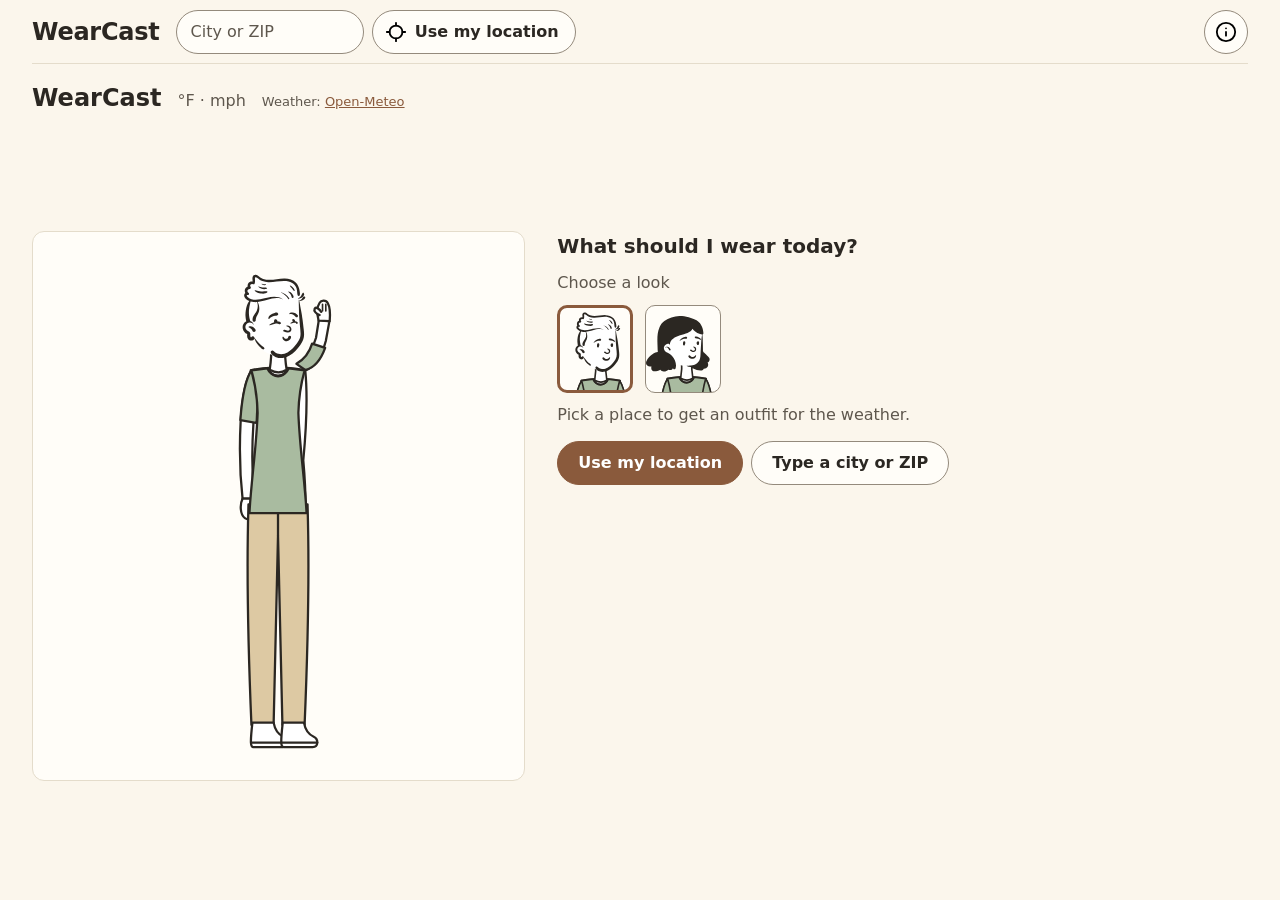
==== commit 3e3286a3: "CP12b: Character style choice (R34) - Two looks: Short wavy (default) and Medium hair, each with its" ====
--- a/index.html
+++ b/index.html
@@ -37,42 +37,10 @@
       <img src="assets/icons/lucide/info.svg" alt="">
     </button>
 
-    <main class="content" id="content">
-      <!-- Location messages: denied (R22), outside the US (R5), search problems -->
-      <p class="notice" id="notice" hidden></p>
-
-      <!-- The character is the focus of Main (R12). Its text alternative describes the outfit drawn (R31). -->
-      <div class="character-card">
-        <div class="character" id="character" role="img" aria-label=""></div>
-      </div>
-      <p class="recommendation" id="recommendation"></p>
-
-      <!-- Loading, error, ended window and first visit (R9, R21, R23, R25); announced through #status -->
-      <div class="status-panel" id="status-panel" hidden></div>
-
-      <section class="weather" id="weather" aria-label="Weather for this time window">
-        <div class="feels">
-          <img class="condition-icon" id="condition-icon" src="" alt="" hidden>
-          <div>
-            <p class="label"><span id="condition"></span>Feels like</p>
-            <p class="feels-range" id="feels"></p>
-          </div>
-        </div>
-        <ul class="tiles">
-          <li class="tile"><span class="label">Rain</span> <span class="value" id="rain"></span></li>
-          <li class="tile"><span class="label">UV</span> <span class="value" id="uv"></span></li>
-          <li class="tile"><span class="label">Wind</span> <span class="value" id="wind"></span></li>
-        </ul>
-      </section>
-
-      <section class="reminders" aria-labelledby="reminders-title">
-        <h2 id="reminders-title">Reminders <span class="reminder-count" id="reminder-count" hidden></span></h2>
-        <ul class="reminder-list" id="reminder-list"></ul>
-      </section>
-    </main>
-
     <!-- Location, date and window controls: a bottom bar in thumb reach on phone (R30),
-         spread into the header and week strip on laptop. -->
+         spread into the header and week strip on laptop. They come before the content in the
+         markup, so keyboard and screen-reader order is "choose, then read" and matches the laptop
+         screen; on phone, CSS order draws them at the bottom. -->
     <div class="controls">
       <form class="search" id="search-form" role="search">
         <label for="place-input" class="visually-hidden">City or ZIP</label>
@@ -88,6 +56,43 @@
         <button type="button" data-window="evening" aria-pressed="false">Evening</button>
       </div>
     </div>
+
+    <main class="content" id="content">
+      <!-- Location messages: denied (R22), outside the US (R5), search problems -->
+      <p class="notice" id="notice" hidden></p>
+
+      <!-- The character is the focus of Main (R12). Its text alternative describes the outfit drawn (R31). -->
+      <div class="character-card">
+        <div class="character" id="character" role="img" aria-label=""></div>
+        <!-- Character style switch (R34), filled by render.js -->
+        <div class="style-switch" id="style-switch" role="group" aria-label="Character look" hidden></div>
+      </div>
+      <p class="recommendation" id="recommendation"></p>
+
+      <!-- Loading, error, ended window and first visit (R9, R21, R23, R25); announced through #status -->
+      <div class="status-panel" id="status-panel" hidden></div>
+
+      <section class="weather" id="weather" aria-label="Weather for this time window">
+        <div class="feels">
+          <img class="condition-icon" id="condition-icon" src="" alt="" hidden>
+          <div>
+            <p class="label"><span id="condition"></span>Feels like</p>
+            <p class="feels-range" id="feels"></p>
+          </div>
+        </div>
+        <ul class="tiles">
+          <li class="tile"><span class="label">Rain</span> <span class="value" id="rain"></span></li>
+          <li class="tile"><span class="label">UV</span> <span class="value" id="uv"></span></li>
+          <li class="tile"><span class="label">Wind</span> <span class="value" id="wind"></span></li>
+        </ul>
+      </section>
+
+      <section class="reminders" aria-labelledby="reminders-title">
+        <h2 id="reminders-title">Reminders <span class="reminder-count" id="reminder-count" hidden></span></h2>
+        <ul class="reminder-list" id="reminder-list"></ul>
+      </section>
+    </main>
+
   </div>
 
   <!-- Place search results (R3): a bottom sheet on phone, a panel under the header field on laptop. -->
@@ -164,7 +169,7 @@
             <thead><tr><th scope="col">Feels-like high</th><th scope="col">Outfit</th><th scope="col">Based on</th></tr></thead>
             <tbody>
               <tr><td>85°F and up</td><td>Hot: light, loose, light-colored clothes</td><td><a href="https://www.weather.gov/media/fwd/A5032_AreYouReady-HeatWave.pdf">NWS heat guidance</a></td></tr>
-              <tr><td>70–84°F</td><td>Warm: tee or short sleeves, light trousers or a skirt</td><td>—</td></tr>
+              <tr><td>70–84°F</td><td>Warm: tee, polo or short sleeves, with light trousers, shorts or a skirt</td><td>—</td></tr>
               <tr><td>55–69°F</td><td>Mild: long sleeves or a light sweater</td><td>—</td></tr>
               <tr><td>Below 55°F</td><td>Cold: warm layers and a jacket</td><td><a href="https://www.weather.gov/safety/cold-before">NWS cold safety</a></td></tr>
             </tbody>
@@ -185,14 +190,16 @@
           </table>
         </div>
         <p>Numbers are shown rounded down, so a value on screen is never past a threshold that wasn’t reached.
-          Each outfit has three versions and each reminder three wordings, picked at random and kept while you look around.</p>
+          Each outfit has three versions and each reminder three wordings, picked at random and kept while you look around.
+          The two character looks each have their own outfits; switching looks keeps the same version number.</p>
       </section>
 
       <section aria-labelledby="info-privacy">
         <h3 id="info-privacy">Privacy</h3>
         <ul>
-          <li><strong>Saved on this device:</strong> only your most recent place (its name and coordinates), in this browser’s
-            local storage. Nothing else is saved: no dates, check marks or outfit picks. No cookies, analytics or trackers.
+          <li><strong>Saved on this device:</strong> only your most recent place (its name and coordinates) and the character look
+            you chose, in this browser’s local storage. Nothing else is saved: no dates, check marks or outfit picks.
+            No cookies, analytics or trackers.
             To remove it, clear this site’s data in your browser settings.</li>
           <li><strong>Open-Meteo</strong> receives the place’s coordinates to send the forecast, and any city or ZIP you search for.
             It says its server logs, which can include coordinates and IP addresses, are deleted after 90 days and aren’t shared
@@ -213,8 +220,8 @@
           <table>
             <thead><tr><th scope="col">Art</th><th scope="col">Source</th><th scope="col">License</th></tr></thead>
             <tbody>
-              <tr><td>Character head, faces and sunglasses</td><td><a href="https://www.openpeeps.com/">Open Peeps</a> by Pablo Stanley, via <a href="https://github.com/CeamKrier/react-peeps">react-peeps</a> by Emre Çakır</td><td>CC0 (art), MIT (react-peeps)</td></tr>
-              <tr><td>Body, waving pose, 12 outfits, tied jacket, umbrella, sun hat, beanie</td><td>Original, by Lily Coan, drawn with AI assistance</td><td>—</td></tr>
+              <tr><td>Character heads (two looks), faces and sunglasses</td><td><a href="https://www.openpeeps.com/">Open Peeps</a> by Pablo Stanley, via <a href="https://github.com/CeamKrier/react-peeps">react-peeps</a> by Emre Çakır</td><td>CC0 (art), MIT (react-peeps)</td></tr>
+              <tr><td>Body, waving pose, 14 outfits, tied jacket, umbrella, sun hat, beanie</td><td>Original, by Lily Coan, drawn with AI assistance</td><td>—</td></tr>
               <tr><td>Weather and reminder icons</td><td><a href="https://github.com/basmilius/meteocons">Meteocons</a> © Bas Milius (static copies)</td><td>MIT</td></tr>
               <tr><td>Interface and bike icons</td><td><a href="https://lucide.dev/">Lucide</a></td><td>ISC</td></tr>
               <tr><td>Typography and colors</td><td>Your device’s system font; original palette</td><td>—</td></tr>
--- a/styles.css
+++ b/styles.css
@@ -186,6 +186,74 @@
   border-radius: var(--radius);
 }
 
+/* ---------- Character style choice (R34) ---------- */
+
+.character-card {
+  position: relative;
+}
+
+/* Small switch in the card's top-right corner */
+.style-switch {
+  position: absolute;
+  top: 8px;
+  right: 8px;
+  display: flex;
+  gap: 6px;
+}
+
+.style-choice {
+  display: flex;
+  justify-content: center;
+  gap: 12px;
+}
+
+.style-button {
+  position: relative;
+  overflow: hidden;
+  padding: 0;
+  border: 1px solid var(--line);
+  border-radius: 10px;
+  background: var(--surface);
+  cursor: pointer;
+}
+
+.style-button.small {
+  width: 48px;
+  height: 56px;
+}
+
+.style-button.large {
+  width: 76px;
+  height: 88px;
+}
+
+/* Selected look: thick clay border, not colour alone (the border width changes too) */
+.style-button[aria-pressed="true"] {
+  border: 3px solid var(--accent);
+}
+
+/* Head-and-shoulders crop of the full figure: the stack is drawn larger than the button and offset */
+.style-preview {
+  position: absolute;
+  left: -6px;
+  top: -6px;
+  width: 64px;
+  aspect-ratio: 840 / 3060;
+}
+
+.style-button.large .style-preview {
+  left: -8px;
+  top: -9px;
+  width: 98px;
+}
+
+.style-preview img {
+  position: absolute;
+  inset: 0;
+  width: 100%;
+  height: 100%;
+}
+
 .character {
   position: relative;
   height: clamp(220px, 46dvh, 460px);
@@ -305,8 +373,10 @@
   color: var(--text-muted);
 }
 
-/* Bottom controls: stay in thumb reach while the content scrolls (R30) */
+/* Bottom controls: stay in thumb reach while the content scrolls (R30).
+   They come first in the markup (focus order), so order: 1 draws them after the content. */
 .controls {
+  order: 1;
   position: sticky;
   bottom: 0;
   display: grid;
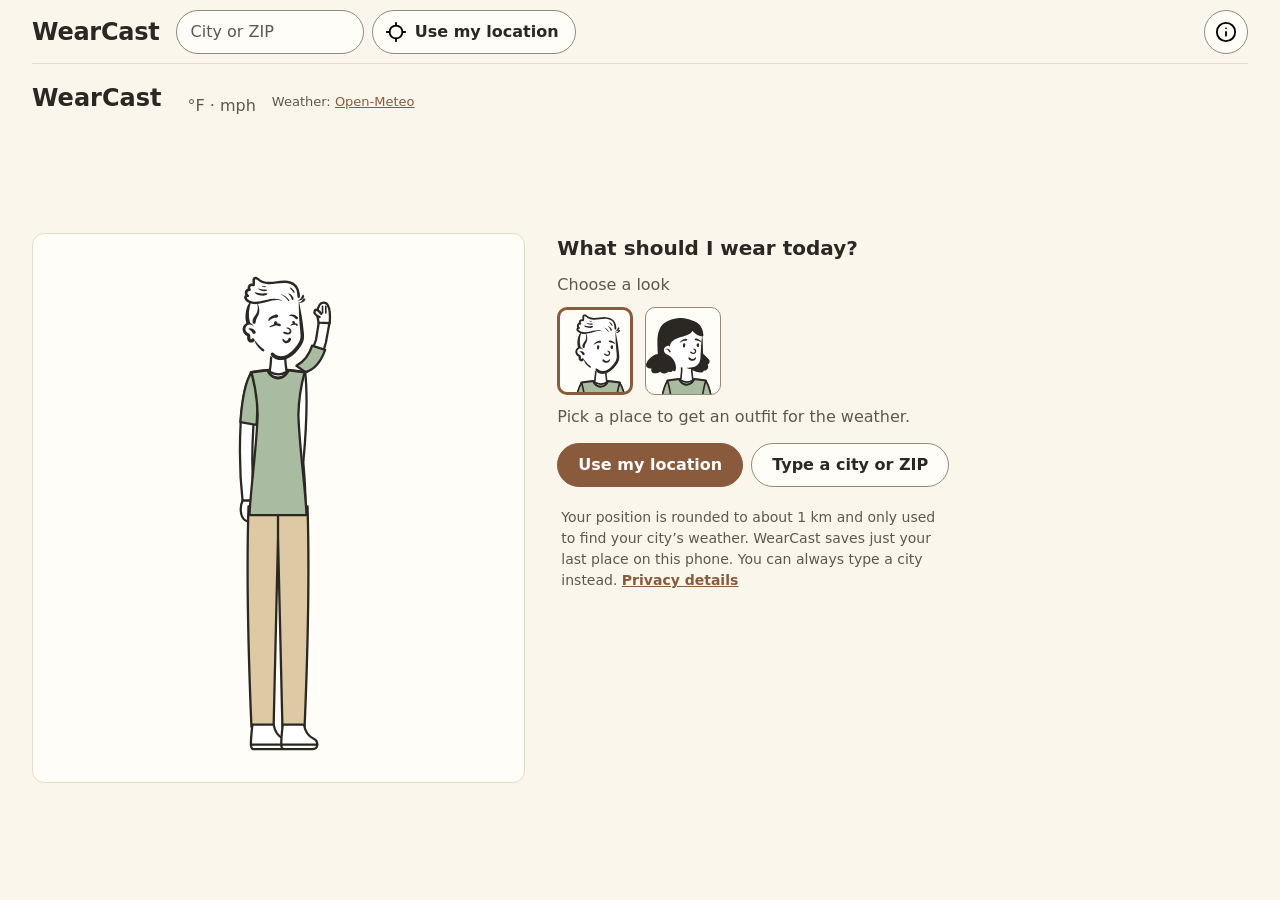
==== commit be0bd355: "Revision from usability findings: explanations in context (R35) - Day/Evening buttons show their hou" ====
--- a/index.html
+++ b/index.html
@@ -28,6 +28,7 @@
       <p class="context-line">
         <span id="date-label"></span>
         <span class="tag" id="time-tag" hidden></span>
+        <span class="window-label" id="window-label"></span>
         <span class="units">°F · mph</span>
       </p>
       <p class="source">Weather: <a href="https://open-meteo.com/">Open-Meteo</a></p>
@@ -52,8 +53,12 @@
       </form>
       <div class="day-strip" id="day-strip" role="group" aria-label="Date"></div>
       <div class="window-toggle" role="group" aria-label="Time of day">
-        <button type="button" data-window="day" aria-pressed="true">Day</button>
-        <button type="button" data-window="evening" aria-pressed="false">Evening</button>
+        <button type="button" data-window="day" aria-pressed="true">
+          <span class="window-name">Day</span> <span class="window-hours">8am–8pm</span>
+        </button>
+        <button type="button" data-window="evening" aria-pressed="false">
+          <span class="window-name">Evening</span> <span class="window-hours">5–11pm</span>
+        </button>
       </div>
     </div>
 
@@ -68,6 +73,8 @@
         <div class="style-switch" id="style-switch" role="group" aria-label="Character look" hidden></div>
       </div>
       <p class="recommendation" id="recommendation"></p>
+      <!-- Which hours and temperature the outfit is based on (R35) -->
+      <p class="basis" id="basis" hidden></p>
 
       <!-- Loading, error, ended window and first visit (R9, R21, R23, R25); announced through #status -->
       <div class="status-panel" id="status-panel" hidden></div>
@@ -108,9 +115,14 @@
     </form>
     <p class="sheet-message" id="sheet-message" role="status"></p>
     <ul class="sheet-results" id="sheet-results"></ul>
-    <button type="button" class="sheet-locate" id="sheet-locate">
-      <img src="assets/icons/lucide/locate.svg" alt=""> Use my location
-    </button>
+    <!-- Pinned to the bottom of the sheet, so it stays visible however many places match (R35) -->
+    <div class="sheet-footer">
+      <button type="button" class="sheet-locate" id="sheet-locate">
+        <img src="assets/icons/lucide/locate.svg" alt=""> Use my location
+      </button>
+      <!-- What happens with location, filled by render.js -->
+      <p class="location-note" id="sheet-location-note"></p>
+    </div>
   </dialog>
 
   <!-- Info (R20, R26, R27): phone has ← Back; laptop has ✕ Close and an "On this page" list. -->
@@ -196,11 +208,16 @@
 
       <section aria-labelledby="info-privacy">
         <h3 id="info-privacy">Privacy</h3>
+
+        <h4>Saved on this phone</h4>
+        <p class="privacy-summary">Your last place and the look you chose. Nothing else.</p>
+        <p>Both are kept in this browser’s local storage: the place’s name and coordinates, and “short” or “medium” for the look.
+          No dates, check marks or outfit picks are saved, and there are no cookies, analytics or trackers.
+          To remove them, clear this site’s data in your browser settings.</p>
+
+        <h4>Sent to weather and map services</h4>
+        <p class="privacy-summary">Coordinates and searches go to Open-Meteo. “Use my location” also asks Nominatim, once, for the place name.</p>
         <ul>
-          <li><strong>Saved on this device:</strong> only your most recent place (its name and coordinates) and the character look
-            you chose, in this browser’s local storage. Nothing else is saved: no dates, check marks or outfit picks.
-            No cookies, analytics or trackers.
-            To remove it, clear this site’s data in your browser settings.</li>
           <li><strong>Open-Meteo</strong> receives the place’s coordinates to send the forecast, and any city or ZIP you search for.
             It says its server logs, which can include coordinates and IP addresses, are deleted after 90 days and aren’t shared
             (<a href="https://open-meteo.com/en/terms#privacy">Open-Meteo privacy</a>).</li>
@@ -209,9 +226,11 @@
             requests, including IP address and browser, and says it doesn’t share them except with service providers or as required by law.
             Its policy doesn’t give a retention period for these records
             (<a href="https://osmfoundation.org/wiki/Privacy_Policy">OSMF privacy policy</a>).</li>
-          <li><strong>GitHub Pages</strong>, which hosts WearCast, logs visitors’ IP addresses for security
-            (<a href="https://docs.github.com/en/pages/getting-started-with-github-pages/about-github-pages">GitHub</a>).</li>
         </ul>
+
+        <h4>Hosting</h4>
+        <p class="privacy-summary">GitHub Pages, which hosts WearCast, logs visitors’ IP addresses for security.</p>
+        <p>See <a href="https://docs.github.com/en/pages/getting-started-with-github-pages/about-github-pages">About GitHub Pages</a>.</p>
       </section>
 
       <section aria-labelledby="info-credits">
--- a/styles.css
+++ b/styles.css
@@ -558,6 +558,55 @@
 .placeholder-bars span:last-child {
   width: 60%;
   justify-self: center;
+}
+
+/* ---------- Explanations in context (R35) ---------- */
+
+.window-label {
+  font-weight: 600;
+  color: var(--text);
+}
+
+.basis {
+  margin-top: -8px;
+  font-size: 0.875rem;
+  color: var(--text-muted);
+  text-align: center;
+}
+
+.basis a,
+.location-note a {
+  display: inline-block;
+  padding-block: 12px; /* a 44 px tall tap target around a short link */
+  margin-block: -12px;
+  font-weight: 600;
+}
+
+.location-note {
+  margin: 10px 4px 0;
+  font-size: 0.875rem;
+  color: var(--text-muted);
+  max-width: 44ch;
+}
+
+/* Day and Evening show their hours under the name */
+.window-toggle button {
+  display: flex;
+  flex-direction: column;
+  align-items: center;
+  justify-content: center;
+  line-height: 1.15;
+  padding-block: 4px;
+}
+
+.window-hours {
+  font-size: 0.75rem;
+  font-weight: 400;
+}
+
+/* Info → Privacy: each part leads with a one-line summary */
+.privacy-summary {
+  font-weight: 600;
 }
 
 /* ---------- Location notice (R5, R22) ---------- */
@@ -650,7 +699,16 @@
 
 .sheet-locate {
   border-bottom: 0;
-  margin-top: 4px;
+}
+
+/* "Use my location" and its note stay pinned at the sheet's bottom edge while matches scroll */
+.sheet-footer {
+  position: sticky;
+  bottom: calc(-1 * max(var(--gap), env(safe-area-inset-bottom, 0px)));
+  margin: 4px calc(-1 * var(--gap)) 0;
+  padding: 4px var(--gap) max(var(--gap), env(safe-area-inset-bottom, 0px));
+  background: var(--bg);
+  border-top: 1px solid var(--soft-line);
 }
 
 .sheet-locate img {
@@ -898,9 +956,10 @@
     grid-area: content;
     display: grid;
     grid-template-columns: minmax(300px, 5fr) 7fr;
-    grid-template-rows: auto auto auto 1fr;
+    grid-template-rows: auto auto auto auto 1fr;
     grid-template-areas:
       "character recommendation"
+      "character basis"
       "character weather"
       "character reminders"
       "character .";
@@ -928,6 +987,12 @@
 
   .status-actions {
     justify-content: flex-start;
+  }
+
+  .basis {
+    grid-area: basis;
+    margin-top: -8px;
+    text-align: left;
   }
 
   .recommendation {
